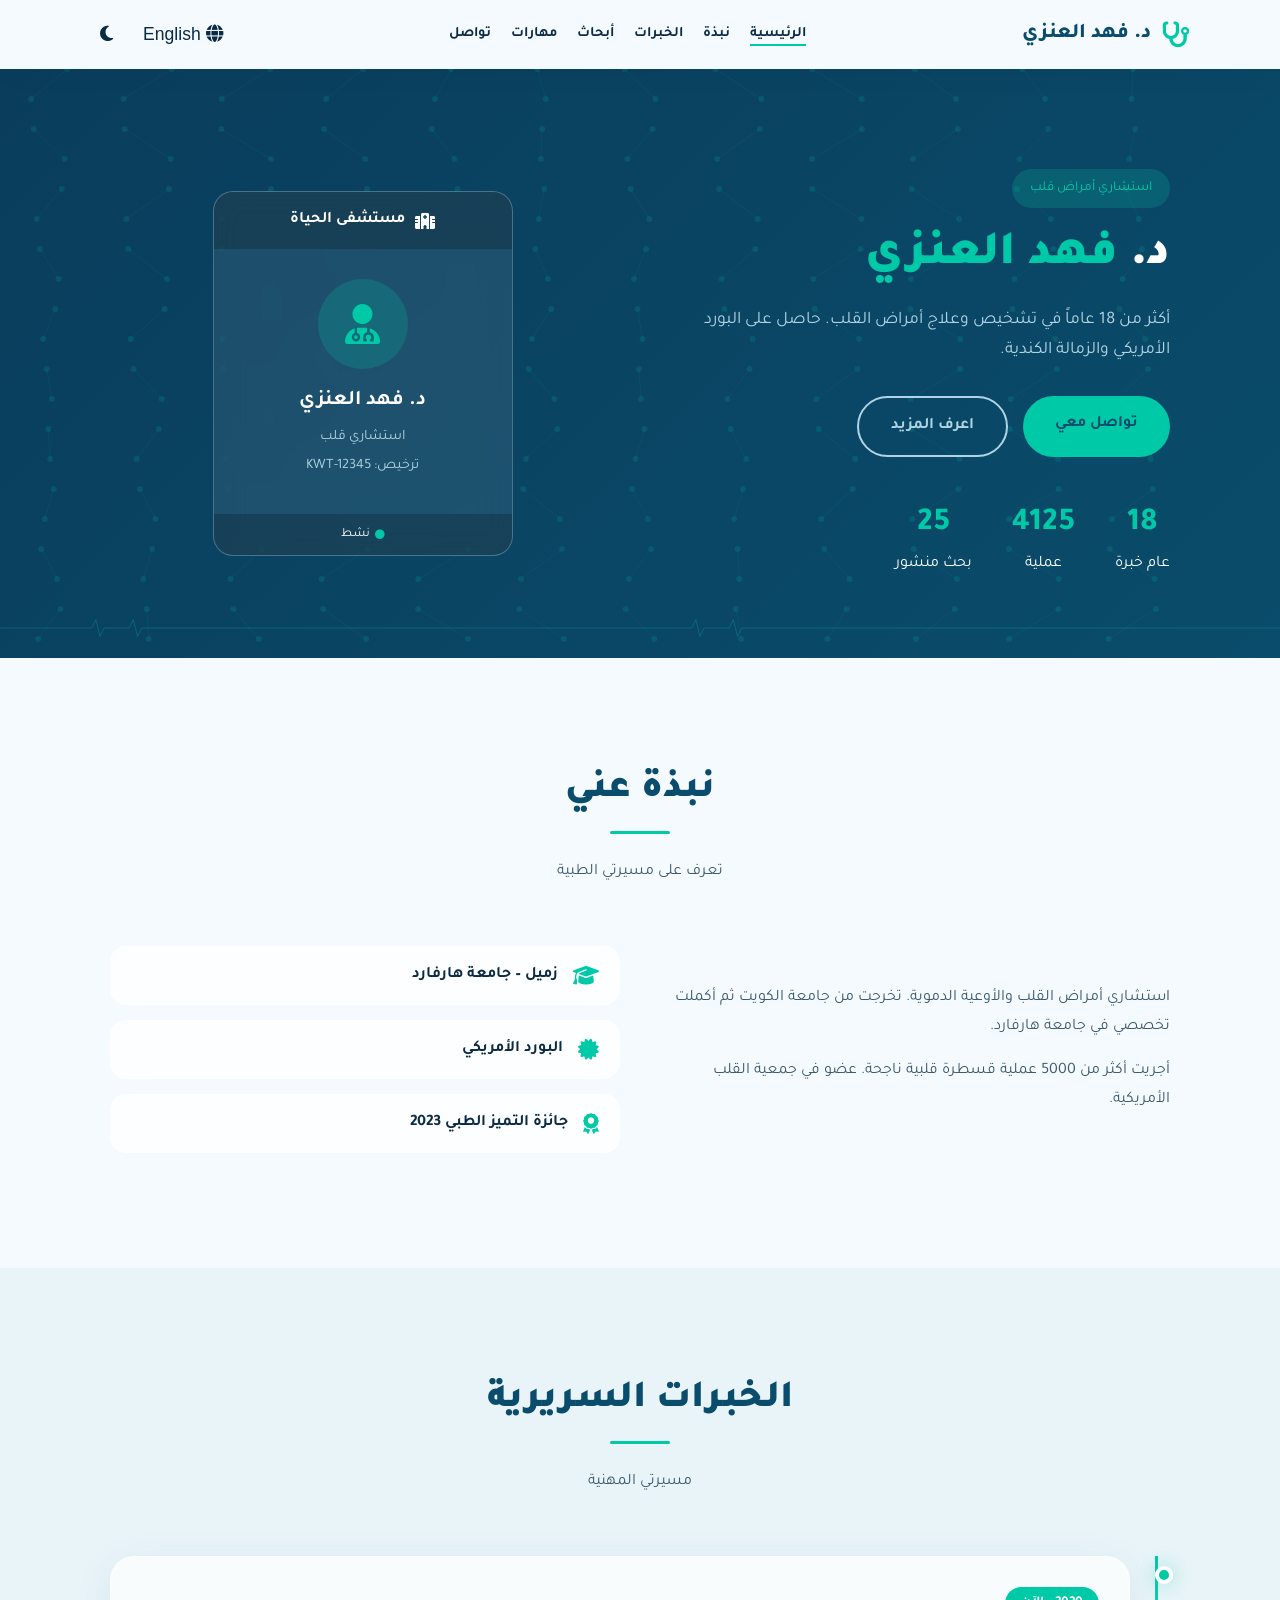
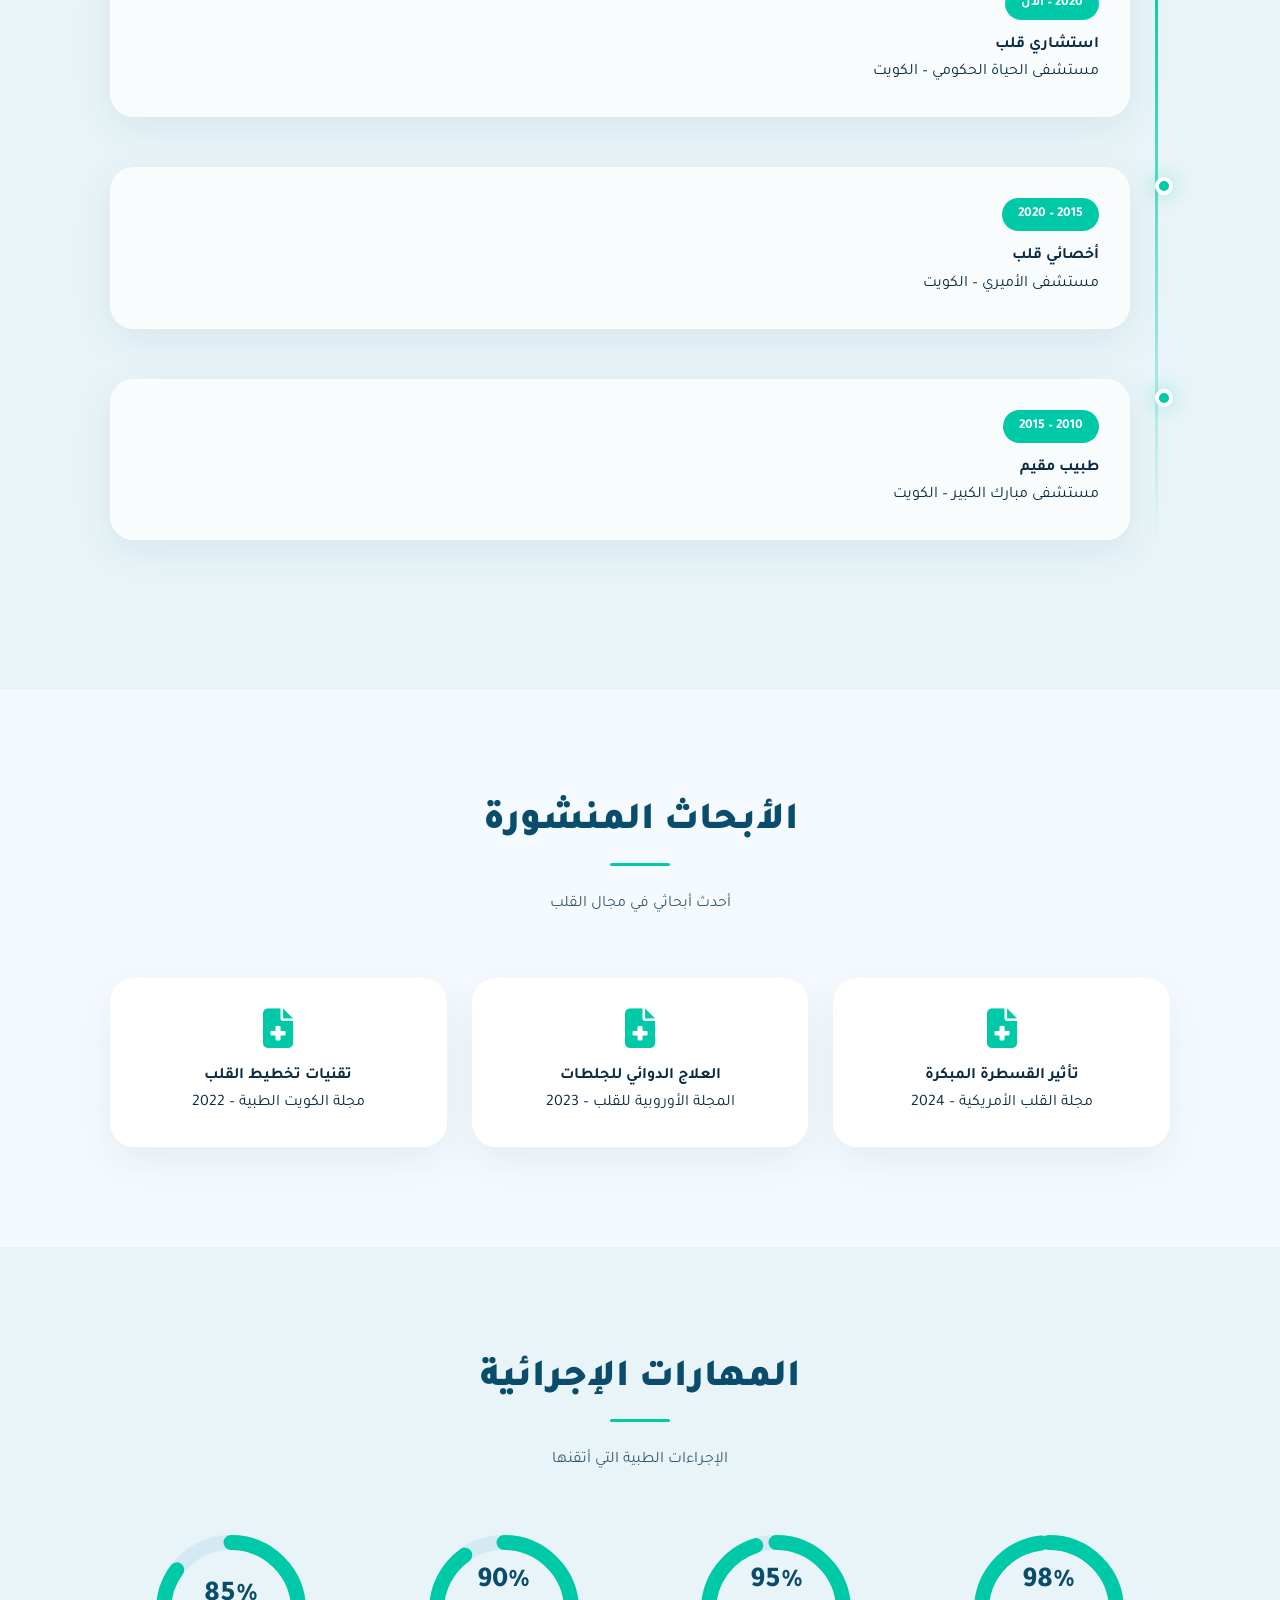
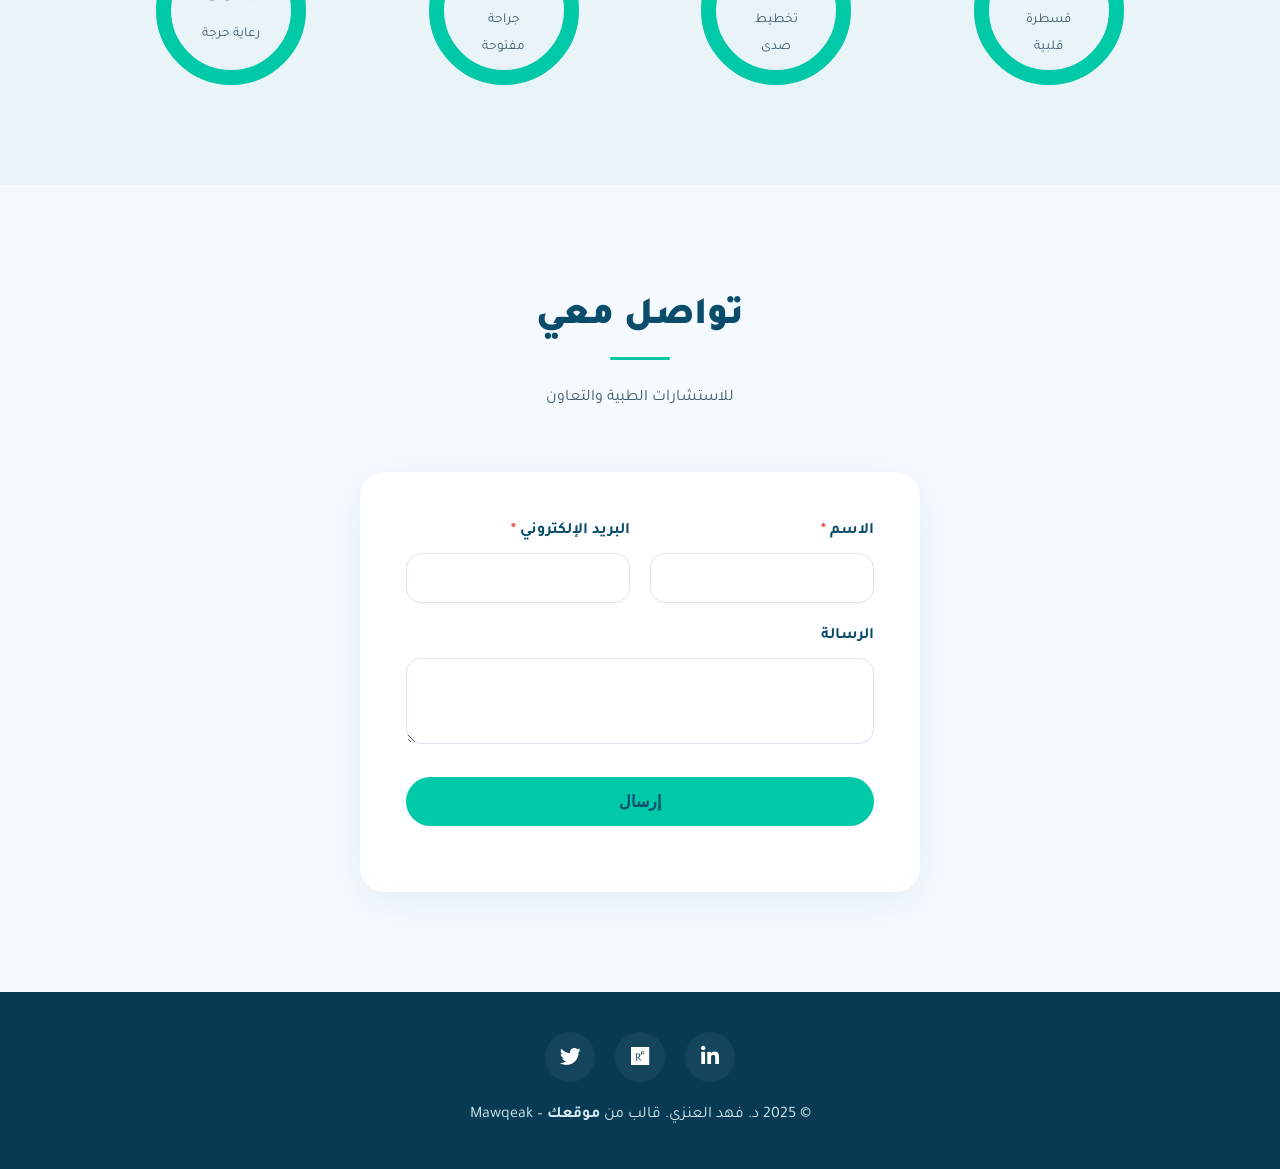
==== index.html @ 5f70ba24 "Add files via upload" ====
<!DOCTYPE html>
<html lang="ar" dir="rtl">
<head>
    <meta charset="UTF-8">
    <meta name="viewport" content="width=device-width, initial-scale=1.0">
    <title data-i18n="page_title">د. فهد العنزي | استشاري قلب</title>
    <link rel="icon" type="image/svg+xml" href="data:image/svg+xml,%3Csvg xmlns='http://www.w3.org/2000/svg' viewBox='0 0 100 100'%3E%3Crect width='100' height='100' rx='20' fill='%230a4c6b'/%3E%3Ctext x='50' y='65' text-anchor='middle' fill='%2300c9a7' font-size='40' font-weight='bold'%3E+%3C/text%3E%3C/svg%3E">
    <link href="https://fonts.googleapis.com/css2?family=Tajawal:wght@300;400;500;700;800;900&family=Poppins:wght@300;400;500;600;700&display=swap" rel="stylesheet">
    <link rel="stylesheet" href="https://cdnjs.cloudflare.com/ajax/libs/font-awesome/6.5.0/css/all.min.css">
    <link href="https://unpkg.com/aos@2.3.1/dist/aos.css" rel="stylesheet">
    <link rel="stylesheet" href="css/style.css">
    <link rel="stylesheet" href="css/dark-mode.css" id="dark-mode-css" disabled>
</head>
<body>
    <!-- HEADER -->
    <header class="header" id="header">
        <div class="container header-container">
            <a href="#home" class="logo">
                <i class="fas fa-stethoscope"></i>
                <span data-i18n="brand_name">د. فهد العنزي</span>
            </a>
            <nav class="nav-menu" id="navMenu">
                <ul class="nav-list">
                    <li><a href="#home" class="active" data-i18n="nav_home">الرئيسية</a></li>
                    <li><a href="#about" data-i18n="nav_about">نبذة</a></li>
                    <li><a href="#experience" data-i18n="nav_exp">الخبرات</a></li>
                    <li><a href="#research" data-i18n="nav_research">أبحاث</a></li>
                    <li><a href="#skills" data-i18n="nav_skills">مهارات</a></li>
                    <li><a href="#contact" data-i18n="nav_contact">تواصل</a></li>
                </ul>
            </nav>
            <div class="header-actions">
                <button id="langToggle" class="icon-btn"><i class="fas fa-globe"></i> <span>English</span></button>
                <button id="darkModeToggle" class="icon-btn"><i class="fas fa-moon"></i></button>
            </div>
        </div>
    </header>

    <!-- HERO -->
    <section class="hero" id="home">
        <canvas id="dnaCanvas"></canvas>
        <div class="hero-ecg"></div>
        <div class="container hero-content">
            <div class="hero-text" data-aos="fade-left">
                <span class="hero-badge" data-i18n="hero_badge">استشاري أمراض قلب</span>
                <h1><span data-i18n="hero_hello">د.</span> <span class="accent" data-i18n="hero_name">فهد العنزي</span></h1>
                <p data-i18n="hero_desc">أكثر من 18 عاماً في تشخيص وعلاج أمراض القلب. حاصل على البورد الأمريكي والزمالة الكندية.</p>
                <div class="hero-btns">
                    <a href="#contact" class="btn btn-primary" data-i18n="hero_btn1">تواصل معي</a>
                    <a href="#about" class="btn btn-outline" data-i18n="hero_btn2">اعرف المزيد</a>
                </div>
                <div class="hero-stats">
                    <div><span class="counter" data-target="18">0</span> <span data-i18n="stat_years">عام خبرة</span></div>
                    <div><span class="counter" data-target="5000">0</span> <span data-i18n="stat_surgeries">عملية</span></div>
                    <div><span class="counter" data-target="25">0</span> <span data-i18n="stat_papers">بحث منشور</span></div>
                </div>
            </div>
            <div class="hero-visual" data-aos="fade-right">
                <div class="id-card">
                    <div class="id-card-header">
                        <i class="fas fa-hospital"></i>
                        <span>مستشفى الحياة</span>
                    </div>
                    <div class="id-card-body">
                        <div class="id-avatar"><i class="fas fa-user-md"></i></div>
                        <h3 data-i18n="brand_name">د. فهد العنزي</h3>
                        <p data-i18n="id_specialty">استشاري قلب</p>
                        <p data-i18n="id_license">ترخيص: KWT-12345</p>
                    </div>
                    <div class="id-card-footer">
                        <i class="fas fa-circle" style="color:#00c9a7;font-size:0.6rem;"></i> <span>نشط</span>
                    </div>
                </div>
            </div>
        </div>
    </section>

    <!-- ABOUT with ID Card Style -->
    <section class="section" id="about">
        <div class="container">
            <div class="section-header" data-aos="fade-up">
                <h2 data-i18n="about_title">نبذة عني</h2>
                <p data-i18n="about_sub">تعرف على مسيرتي الطبية</p>
            </div>
            <div class="about-grid">
                <div class="about-text" data-aos="fade-left">
                    <p data-i18n="about_desc1">استشاري أمراض القلب والأوعية الدموية. تخرجت من جامعة الكويت ثم أكملت تخصصي في جامعة هارفارد. أؤمن بأن كل مريض يستحق رعاية استثنائية.</p>
                    <p data-i18n="about_desc2">أجريت أكثر من 5000 عملية قسطرة قلبية ناجحة. عضو في جمعية القلب الأمريكية والجمعية الأوروبية لأمراض القلب.</p>
                </div>
                <div class="about-cards" data-aos="fade-right">
                    <div class="mini-card"><i class="fas fa-graduation-cap"></i><span data-i18n="edu_harvard">زميل – جامعة هارفارد</span></div>
                    <div class="mini-card"><i class="fas fa-certificate"></i><span data-i18n="cert_board">البورد الأمريكي</span></div>
                    <div class="mini-card"><i class="fas fa-award"></i><span data-i18n="award_excellence">جائزة التميز الطبي 2023</span></div>
                </div>
            </div>
        </div>
    </section>

    <!-- EXPERIENCE Timeline -->
    <section class="section bg-light" id="experience">
        <div class="container">
            <div class="section-header" data-aos="fade-up">
                <h2 data-i18n="exp_title">الخبرات السريرية</h2>
                <p data-i18n="exp_sub">مسيرتي المهنية</p>
            </div>
            <div class="timeline">
                <div class="timeline-item" data-aos="fade-right"><div class="timeline-dot pulse"></div><div class="timeline-content glass-card"><span class="timeline-date">2020 – <span data-i18n="exp_now">الآن</span></span><h4 data-i18n="exp1_title">استشاري قلب</h4><p data-i18n="exp1_place">مستشفى الحياة الحكومي – الكويت</p></div></div>
                <div class="timeline-item" data-aos="fade-left"><div class="timeline-dot pulse"></div><div class="timeline-content glass-card"><span class="timeline-date">2015 – 2020</span><h4 data-i18n="exp2_title">أخصائي قلب</h4><p data-i18n="exp2_place">مستشفى الأميري – الكويت</p></div></div>
                <div class="timeline-item" data-aos="fade-right"><div class="timeline-dot pulse"></div><div class="timeline-content glass-card"><span class="timeline-date">2010 – 2015</span><h4 data-i18n="exp3_title">طبيب مقيم</h4><p data-i18n="exp3_place">مستشفى مبارك الكبير – الكويت</p></div></div>
            </div>
        </div>
    </section>

    <!-- RESEARCH -->
    <section class="section" id="research">
        <div class="container">
            <div class="section-header" data-aos="fade-up">
                <h2 data-i18n="research_title">الأبحاث المنشورة</h2>
                <p data-i18n="research_sub">أحدث أبحاثي في مجال القلب</p>
            </div>
            <div class="research-grid">
                <div class="research-card" data-aos="fade-up"><i class="fas fa-file-medical"></i><h4 data-i18n="paper1_title">تأثير القسطرة المبكرة</h4><p data-i18n="paper1_journal">مجلة القلب الأمريكية – 2024</p></div>
                <div class="research-card" data-aos="fade-up" data-aos-delay="100"><i class="fas fa-file-medical"></i><h4 data-i18n="paper2_title">العلاج الدوائي للجلطات</h4><p data-i18n="paper2_journal">المجلة الأوروبية للقلب – 2023</p></div>
                <div class="research-card" data-aos="fade-up" data-aos-delay="200"><i class="fas fa-file-medical"></i><h4 data-i18n="paper3_title">تقنيات تخطيط القلب</h4><p data-i18n="paper3_journal">مجلة الكويت الطبية – 2022</p></div>
            </div>
        </div>
    </section>

    <!-- SKILLS with Donut Charts -->
    <section class="section bg-light" id="skills">
        <div class="container">
            <div class="section-header" data-aos="fade-up">
                <h2 data-i18n="skills_title">المهارات الإجرائية</h2>
                <p data-i18n="skills_sub">الإجراءات الطبية التي أتقنها</p>
            </div>
            <div class="skills-grid">
                <div class="skill-donut" data-aos="zoom-in"><svg viewBox="0 0 100 100"><circle class="bg-circle" cx="50" cy="50" r="45"/><circle class="fg-circle" cx="50" cy="50" r="45" data-percent="98"/></svg><div class="donut-text"><span class="percent">98%</span><span class="label" data-i18n="skill1">قسطرة قلبية</span></div></div>
                <div class="skill-donut" data-aos="zoom-in" data-aos-delay="100"><svg viewBox="0 0 100 100"><circle class="bg-circle" cx="50" cy="50" r="45"/><circle class="fg-circle" cx="50" cy="50" r="45" data-percent="95"/></svg><div class="donut-text"><span class="percent">95%</span><span class="label" data-i18n="skill2">تخطيط صدى</span></div></div>
                <div class="skill-donut" data-aos="zoom-in" data-aos-delay="200"><svg viewBox="0 0 100 100"><circle class="bg-circle" cx="50" cy="50" r="45"/><circle class="fg-circle" cx="50" cy="50" r="45" data-percent="90"/></svg><div class="donut-text"><span class="percent">90%</span><span class="label" data-i18n="skill3">جراحة مفتوحة</span></div></div>
                <div class="skill-donut" data-aos="zoom-in" data-aos-delay="300"><svg viewBox="0 0 100 100"><circle class="bg-circle" cx="50" cy="50" r="45"/><circle class="fg-circle" cx="50" cy="50" r="45" data-percent="85"/></svg><div class="donut-text"><span class="percent">85%</span><span class="label" data-i18n="skill4">رعاية حرجة</span></div></div>
            </div>
        </div>
    </section>

    <!-- CONTACT -->
    <section class="section booking" id="contact">
        <div class="container booking-container">
            <div class="section-header" data-aos="fade-down">
                <h2 data-i18n="contact_title">تواصل معي</h2>
                <p data-i18n="contact_sub">للاستشارات الطبية والتعاون</p>
            </div>
            <form id="bookingForm" class="booking-form glass-card" data-aos="zoom-in">
                <div class="form-row">
                    <div class="form-group required-field"><label data-i18n="form_name">الاسم</label><input type="text" id="name" required></div>
                    <div class="form-group required-field"><label data-i18n="form_email">البريد الإلكتروني</label><input type="email" id="email" required></div>
                </div>
                <div class="form-group full"><label data-i18n="form_msg">الرسالة</label><textarea id="message" rows="3"></textarea></div>
                <button type="button" class="btn btn-primary btn-block" data-i18n="form_submit" onclick="submitContact()">إرسال</button>
                <div id="formFeedback" class="form-feedback"></div>
            </form>
        </div>
    </section>

    <!-- FOOTER -->
    <footer class="footer">
        <div class="container footer-content">
            <div class="social-links">
                <a href="#"><i class="fab fa-linkedin-in"></i></a>
                <a href="#"><i class="fab fa-researchgate"></i></a>
                <a href="#"><i class="fab fa-twitter"></i></a>
            </div>
            <p data-i18n="copyright">© 2025 د. فهد العنزي. قالب من <strong>موقعك</strong> – Mawqeak</p>
        </div>
    </footer>

    <!-- BOTTOM NAV -->
    <nav class="bottom-nav" id="bottomNav">
        <a href="#home" class="bottom-nav-item active"><i class="fas fa-home"></i><span data-i18n="nav_home">الرئيسية</span></a>
        <a href="#experience" class="bottom-nav-item"><i class="fas fa-briefcase"></i><span data-i18n="nav_exp">خبرات</span></a>
        <a href="#research" class="bottom-nav-item"><i class="fas fa-flask"></i><span data-i18n="nav_research">أبحاث</span></a>
        <a href="#contact" class="bottom-nav-item"><i class="fas fa-envelope"></i><span data-i18n="nav_contact">تواصل</span></a>
    </nav>

    <script src="https://unpkg.com/aos@2.3.1/dist/aos.js"></script>
    <script src="js/lang.js"></script>
    <script src="js/main.js"></script>
</body>
</html>
---- css/style.css ----
:root {
    --primary: #0a4c6b;
    --primary-dark: #083b53;
    --accent: #00c9a7;
    --accent-hover: #00b894;
    --bg: #f5faff;
    --bg-secondary: #e8f4f8;
    --text: #0b2b44;
    --text-light: #3d5a6e;
    --card-bg: #ffffff;
    --glass-bg: rgba(255,255,255,0.7);
    --glass-border: rgba(255,255,255,0.5);
    --glass-shadow: 0 10px 40px rgba(10,76,107,0.08);
    --header-bg: rgba(245,250,255,0.9);
    --radius: 24px;
    --transition: 0.3s ease;
}
html{scroll-behavior: smooth;}
* { margin:0; padding:0; box-sizing:border-box; }
body { font-family: 'Tajawal', sans-serif; background: var(--bg); color: var(--text); line-height:1.7; }
.container { max-width:1100px; margin:0 auto; padding:0 20px; }
a { text-decoration:none; color:inherit; }

/* Header */
.header { background: var(--header-bg); backdrop-filter: blur(20px); box-shadow:0 5px 30px rgba(0,0,0,0.03); position:sticky; top:0; z-index:1000; transition: transform 0.4s ease; }
.header-hidden { transform: translateY(-100%); }
.header-container { display:flex; align-items:center; justify-content:space-between; padding:14px 0; }
.logo { display:flex; align-items:center; gap:10px; font-size:1.3rem; font-weight:800; color:var(--primary); }
.logo i { font-size:1.6rem; color:var(--accent); }
.nav-list { display:flex; gap:20px; list-style:none; }
.nav-list a { font-weight:600; color:var(--text); padding-bottom:5px; position:relative; font-size:0.9rem; }
.nav-list a::after { content:''; position:absolute; bottom:0; left:0; width:0; height:2px; background:var(--accent); transition:width var(--transition); }
.nav-list a:hover::after, .nav-list a.active::after { width:100%; }
.header-actions { display:flex; align-items:center; gap:10px; }
.icon-btn { background:transparent; border:none; font-size:1.1rem; cursor:pointer; color:var(--text); padding:10px; border-radius:50%; transition:all var(--transition); }
.icon-btn:hover { background:rgba(0,201,167,0.1); color:var(--accent); }

/* Hero */
.hero { background: linear-gradient(135deg, #0a3d5c, #0a4c6b); color:#fff; padding:100px 0 80px; position:relative; overflow:hidden; }
#dnaCanvas { position:absolute; top:0; left:0; width:100%; height:100%; z-index:0; }
.hero-ecg { position:absolute; bottom:0; left:0; width:100%; height:60px; z-index:1; background: url("data:image/svg+xml,%3Csvg xmlns='http://www.w3.org/2000/svg' viewBox='0 0 1440 60'%3E%3Cpath d='M0 30 L200 30 L220 30 L230 10 L240 50 L250 30 L260 30 L300 30 L310 30 L320 10 L330 50 L340 30 L350 30 L1440 30' fill='none' stroke='rgba(0,201,167,0.3)' stroke-width='2'/%3E%3C/svg%3E") repeat-x; background-size: 600px 60px; animation: ecgMove 4s linear infinite; }
@keyframes ecgMove { 0% { background-position: 0 0; } 100% { background-position: 600px 0; } }
.hero-content { position:relative; z-index:2; display:flex; align-items:center; gap:50px; }
.hero-text { flex:1; }
.hero-badge { display:inline-block; background:rgba(0,201,167,0.2); color:var(--accent); padding:8px 18px; border-radius:20px; font-size:0.85rem; margin-bottom:20px; }
.hero-text h1 { font-size:3rem; font-weight:900; line-height:1.2; margin-bottom:20px; }
.hero-text .accent { color:var(--accent); }
.hero-text p { font-size:1.1rem; color:#b0d4e3; margin-bottom:30px; }
.hero-btns { display:flex; gap:15px; flex-wrap:wrap; }
.btn { display:inline-block; padding:15px 32px; border-radius:50px; font-weight:700; text-align:center; transition:all 0.3s ease; cursor:pointer; border:none; font-size:1rem; position:relative; overflow:hidden; }
.btn-primary { background:var(--accent); color:#0a4c6b; }
.btn-primary:hover { background:var(--accent-hover); transform:translateY(-3px); box-shadow:0 15px 30px rgba(0,201,167,0.4); }
.btn-outline { border:2px solid #b0d4e3; color:#b0d4e3; background:transparent; }
.btn-outline:hover { background:#fff; color:var(--primary); transform:translateY(-3px); }
.btn-block { width:100%; }
.hero-stats { display:flex; gap:40px; margin-top:40px; }
.hero-stats div { text-align:center; }
.hero-stats span:first-child { display:block; font-size:2rem; font-weight:800; color:var(--accent); }

/* ID Card */
.hero-visual { flex:1; text-align:center; }
.id-card { width:300px; margin:0 auto; background:rgba(255,255,255,0.08); backdrop-filter: blur(15px); border-radius:20px; overflow:hidden; border:1px solid rgba(255,255,255,0.2); transition:0.4s; }
.id-card:hover { transform:translateY(-5px); box-shadow:0 20px 50px rgba(0,0,0,0.3); }
.id-card-header { background:rgba(0,0,0,0.2); padding:15px; display:flex; align-items:center; gap:10px; justify-content:center; font-weight:700; }
.id-card-body { padding:30px 20px; text-align:center; }
.id-avatar { width:90px; height:90px; border-radius:50%; background:rgba(0,201,167,0.2); display:flex; align-items:center; justify-content:center; margin:0 auto 15px; font-size:2.5rem; color:var(--accent); }
.id-card-body h3 { font-size:1.3rem; margin-bottom:5px; }
.id-card-body p { color:#b0d4e3; font-size:0.9rem; margin-bottom:5px; }
.id-card-footer { background:rgba(0,0,0,0.2); padding:10px; text-align:center; font-size:0.8rem; display:flex; align-items:center; justify-content:center; gap:5px; }

/* Sections */
.section { padding:100px 0; }
.bg-light { background:var(--bg-secondary); }
.section-header { text-align:center; margin-bottom:60px; }
.section-header h2 { font-size:2.4rem; font-weight:900; color:var(--primary); margin-bottom:15px; position:relative; display:inline-block; }
.section-header h2::after { content:''; position:absolute; bottom:-10px; left:50%; transform:translateX(-50%); width:60px; height:3px; background:var(--accent); border-radius:10px; }
.section-header p { color:var(--text-light); margin-top:20px; }

/* About */
.about-grid { display:grid; grid-template-columns:1fr 1fr; gap:40px; align-items:center; }
.about-text p { color:var(--text-light); margin-bottom:15px; line-height:1.8; }
.mini-card { background:var(--glass-bg); backdrop-filter: blur(15px); border:1px solid var(--glass-border); border-radius:16px; padding:15px 20px; margin-bottom:15px; display:flex; align-items:center; gap:15px; font-weight:600; transition:0.3s; }
.mini-card:hover { transform:translateX(-5px); background:var(--accent); color:#fff; }
.mini-card i { color:var(--accent); font-size:1.3rem; }
.mini-card:hover i { color:#fff; }

/* Timeline */
.timeline { position:relative; }
[dir="rtl"] .timeline { padding-right:40px; }
[dir="rtl"] .timeline::before { right:12px; }
[dir="rtl"] .timeline-dot { right:-43px; }
[dir="ltr"] .timeline { padding-left:40px; }
[dir="ltr"] .timeline::before { left:12px; }
[dir="ltr"] .timeline-dot { left:-43px; }
.timeline::before { content:''; position:absolute; top:0; bottom:0; width:3px; background:linear-gradient(180deg, var(--accent), transparent); }
.timeline-item { position:relative; margin-bottom:50px; }
.timeline-dot { position:absolute; top:10px; width:18px; height:18px; border-radius:50%; background:var(--accent); border:4px solid #fff; box-shadow:0 0 20px rgba(0,201,167,0.4); }
.timeline-dot.pulse { animation:pulse 2s infinite; }
@keyframes pulse { 0%{box-shadow:0 0 0 0 rgba(0,201,167,0.4);} 70%{box-shadow:0 0 0 20px rgba(0,201,167,0);} 100%{box-shadow:0 0 0 0 rgba(0,201,167,0);} }
.glass-card { background:var(--glass-bg); backdrop-filter: blur(15px); border:1px solid var(--glass-border); border-radius:var(--radius); padding:30px; box-shadow:var(--glass-shadow); transition:0.3s; }
.glass-card:hover { transform:translateY(-5px); box-shadow:0 20px 50px rgba(10,76,107,0.15); }
.timeline-date { display:inline-block; padding:5px 16px; background:var(--accent); color:#fff; border-radius:20px; font-size:0.85rem; font-weight:700; margin-bottom:12px; }

/* Research */
.research-grid { display:grid; grid-template-columns:repeat(auto-fit, minmax(280px,1fr)); gap:25px; }
.research-card { background:var(--card-bg); border-radius:var(--radius); padding:30px; text-align:center; box-shadow:0 15px 40px rgba(10,76,107,0.08); transition:0.3s; }
.research-card:hover { transform:translateY(-8px); box-shadow:0 25px 50px rgba(10,76,107,0.15); }
.research-card i { font-size:2.5rem; color:var(--accent); margin-bottom:15px; }

/* Skills Donut */
.skills-grid { display:grid; grid-template-columns:repeat(auto-fit, minmax(180px,1fr)); gap:30px; justify-items:center; }
.skill-donut { position:relative; width:150px; height:150px; transition:0.3s; }
.skill-donut:hover { transform:scale(1.1); }
.skill-donut svg { width:100%; height:100%; transform:rotate(-90deg); }
.bg-circle { fill:none; stroke:#d4eaf3; stroke-width:10; }
.fg-circle { fill:none; stroke:var(--accent); stroke-width:10; stroke-linecap:round; stroke-dasharray:283; stroke-dashoffset:283; transition:stroke-dashoffset 1.5s ease; }
.donut-text { position:absolute; top:50%; left:50%; transform:translate(-50%,-50%); text-align:center; }
.donut-text .percent { font-size:1.8rem; font-weight:800; color:var(--primary); display:block; }
.donut-text .label { font-size:0.85rem; color:var(--text-light); }

/* Contact */
.booking-container { max-width:600px; margin:0 auto; }
.booking-form { border-radius:var(--radius); padding:45px; }
.form-row { display:grid; grid-template-columns:1fr 1fr; gap:20px; }
.form-group { margin-bottom:20px; }
.form-group.full { grid-column:span 2; }
.form-group label { font-weight:600; display:block; margin-bottom:8px; color:var(--primary); }
.form-group input, .form-group textarea { width:100%; padding:15px; border:1px solid #dde4ec; border-radius:15px; font-family:inherit; font-size:0.95rem; transition:0.3s; }
.form-group input:focus, .form-group textarea:focus { border-color:var(--accent); outline:none; box-shadow:0 0 0 4px rgba(0,201,167,0.1); }
.required-field label::after { content:" *"; color:#ef4444; }
.form-feedback { text-align:center; margin-top:20px; font-weight:600; }

/* Footer */
.footer { background:var(--primary-dark); color:#d4eaf3; padding:40px 0; text-align:center; }
.footer .social-links { display:flex; justify-content:center; gap:20px; margin-bottom:20px; }
.footer .social-links a { width:50px; height:50px; border-radius:50%; background:rgba(255,255,255,0.05); display:flex; align-items:center; justify-content:center; color:#fff; font-size:1.3rem; transition:0.3s; }
.footer .social-links a:hover { background:var(--accent); color:var(--primary); }

/* Bottom Nav */
.bottom-nav { display:none; position:fixed; bottom:0; left:0; width:100%; background:var(--card-bg); backdrop-filter: blur(20px); box-shadow:0 -5px 30px rgba(0,0,0,0.05); z-index:999; justify-content:space-around; padding:12px 0; transition:transform 0.4s ease; }
.bottom-nav-hidden { transform:translateY(100%); }
.bottom-nav-item { display:flex; flex-direction:column; align-items:center; gap:5px; color:var(--text-light); font-size:0.75rem; }
.bottom-nav-item i { font-size:1.3rem; }
.bottom-nav-item.active { color:var(--accent); font-weight:700; }

/* Responsive */
@media (max-width:992px) { .hero-content { flex-direction:column-reverse; text-align:center; } .hero-text h1 { font-size:2.2rem; } .hero-stats { justify-content:center; } .about-grid { grid-template-columns:1fr; } }
@media (max-width:768px) {
    .nav-list { display:none !important; }
    .hero-avatar { width:200px; height:200px; font-size:5rem; }
    .form-row { grid-template-columns:1fr; }
    .form-group.full { grid-column:span 1; }
    .bottom-nav { display:flex; }
    body { padding-bottom:75px; }
}
---- css/dark-mode.css ----
/* ========== Dark Mode - All White Text ========== */
body.dark {
    --bg: #0a1622;
    --bg-secondary: #112233;
    --text: #ffffff;
    --text-light: #e0e8f0;
    --card-bg: #112233;
    --glass-bg: rgba(17,34,51,0.7);
    --glass-border: rgba(255,255,255,0.08);
    --glass-shadow: 0 10px 40px rgba(0,0,0,0.4);
    --header-bg: rgba(10,22,34,0.95);
}

/* جميع النصوص الأساسية */
body.dark,
body.dark h1, body.dark h2, body.dark h3, body.dark h4, body.dark h5, body.dark h6,
body.dark p, body.dark span, body.dark a, body.dark li, body.dark label,
body.dark .nav-list a, body.dark .logo, body.dark .icon-btn,
body.dark .section-header h2, body.dark .section-header p,
body.dark .about-text p, body.dark .mini-card, body.dark .mini-card span,
body.dark .timeline-content h4, body.dark .timeline-content p,
body.dark .research-card h4, body.dark .research-card p,
body.dark .id-card-body h3, body.dark .id-card-body p,
body.dark .id-card-footer span,
body.dark .glass-card h4, body.dark .glass-card p,
body.dark .donut-text .percent, body.dark .donut-text .label,
body.dark .form-group label,
body.dark .bottom-nav-item,
body.dark .footer p,
body.dark .booking-form input,
body.dark .booking-form textarea {
    color: #ffffff !important;
}

/* استثناءات للتمييز */
body.dark .accent,
body.dark .hero-text .accent { color: #00c9a7 !important; }
body.dark .hero-badge { color: #00c9a7 !important; }
body.dark .hero-text p { color: #b0d4e3 !important; }
body.dark .hero-stats span:first-child { color: #00c9a7 !important; }
body.dark .hero-stats span:last-child { color: #b0d4e3 !important; }
body.dark .timeline-date { background: #00c9a7; color: #0a1622 !important; }
body.dark .id-card-header { background: rgba(0,0,0,0.3); }
body.dark .id-card-footer { background: rgba(0,0,0,0.3); }

/* أزرار */
body.dark .btn-outline { border-color: #00c9a7; color: #00c9a7 !important; }
body.dark .btn-outline:hover { background: #00c9a7; color: #0a1622 !important; }
body.dark .btn-primary { background: #00c9a7; color: #0a1622 !important; }
body.dark .btn-primary:hover { background: #00b894; }

/* أيقونات */
body.dark .mini-card i { color: #00c9a7 !important; }
body.dark .mini-card:hover i { color: #0a1622 !important; }
body.dark .mini-card:hover { background: #00c9a7; color: #0a1622 !important; }
body.dark .mini-card:hover span { color: #0a1622 !important; }
body.dark .research-card i { color: #00c9a7 !important; }

/* المخططات الدائرية */
body.dark .bg-circle { stroke: #1a3344; }
body.dark .fg-circle { stroke: #00c9a7; }

/* الفوتر */
body.dark .footer { background: #060e18; }
body.dark .footer .social-links a { background: rgba(255,255,255,0.05); color: #fff; }
body.dark .footer .social-links a:hover { background: #00c9a7; color: #0a1622 !important; }

/* النموذج */
body.dark .booking-form input,
body.dark .booking-form textarea {
    background: rgba(255,255,255,0.03);
    border-color: rgba(255,255,255,0.1);
}
body.dark .booking-form input::placeholder,
body.dark .booking-form textarea::placeholder { color: #6b8a9e; }

/* الشريط السفلي */
body.dark .bottom-nav { background: #0e1e2e; border-top: 1px solid rgba(255,255,255,0.05); }
body.dark .bottom-nav-item.active { color: #00c9a7 !important; }

/* البطاقة الزجاجية */
body.dark .glass-card { background: rgba(17,34,51,0.8); border-color: rgba(255,255,255,0.08); }
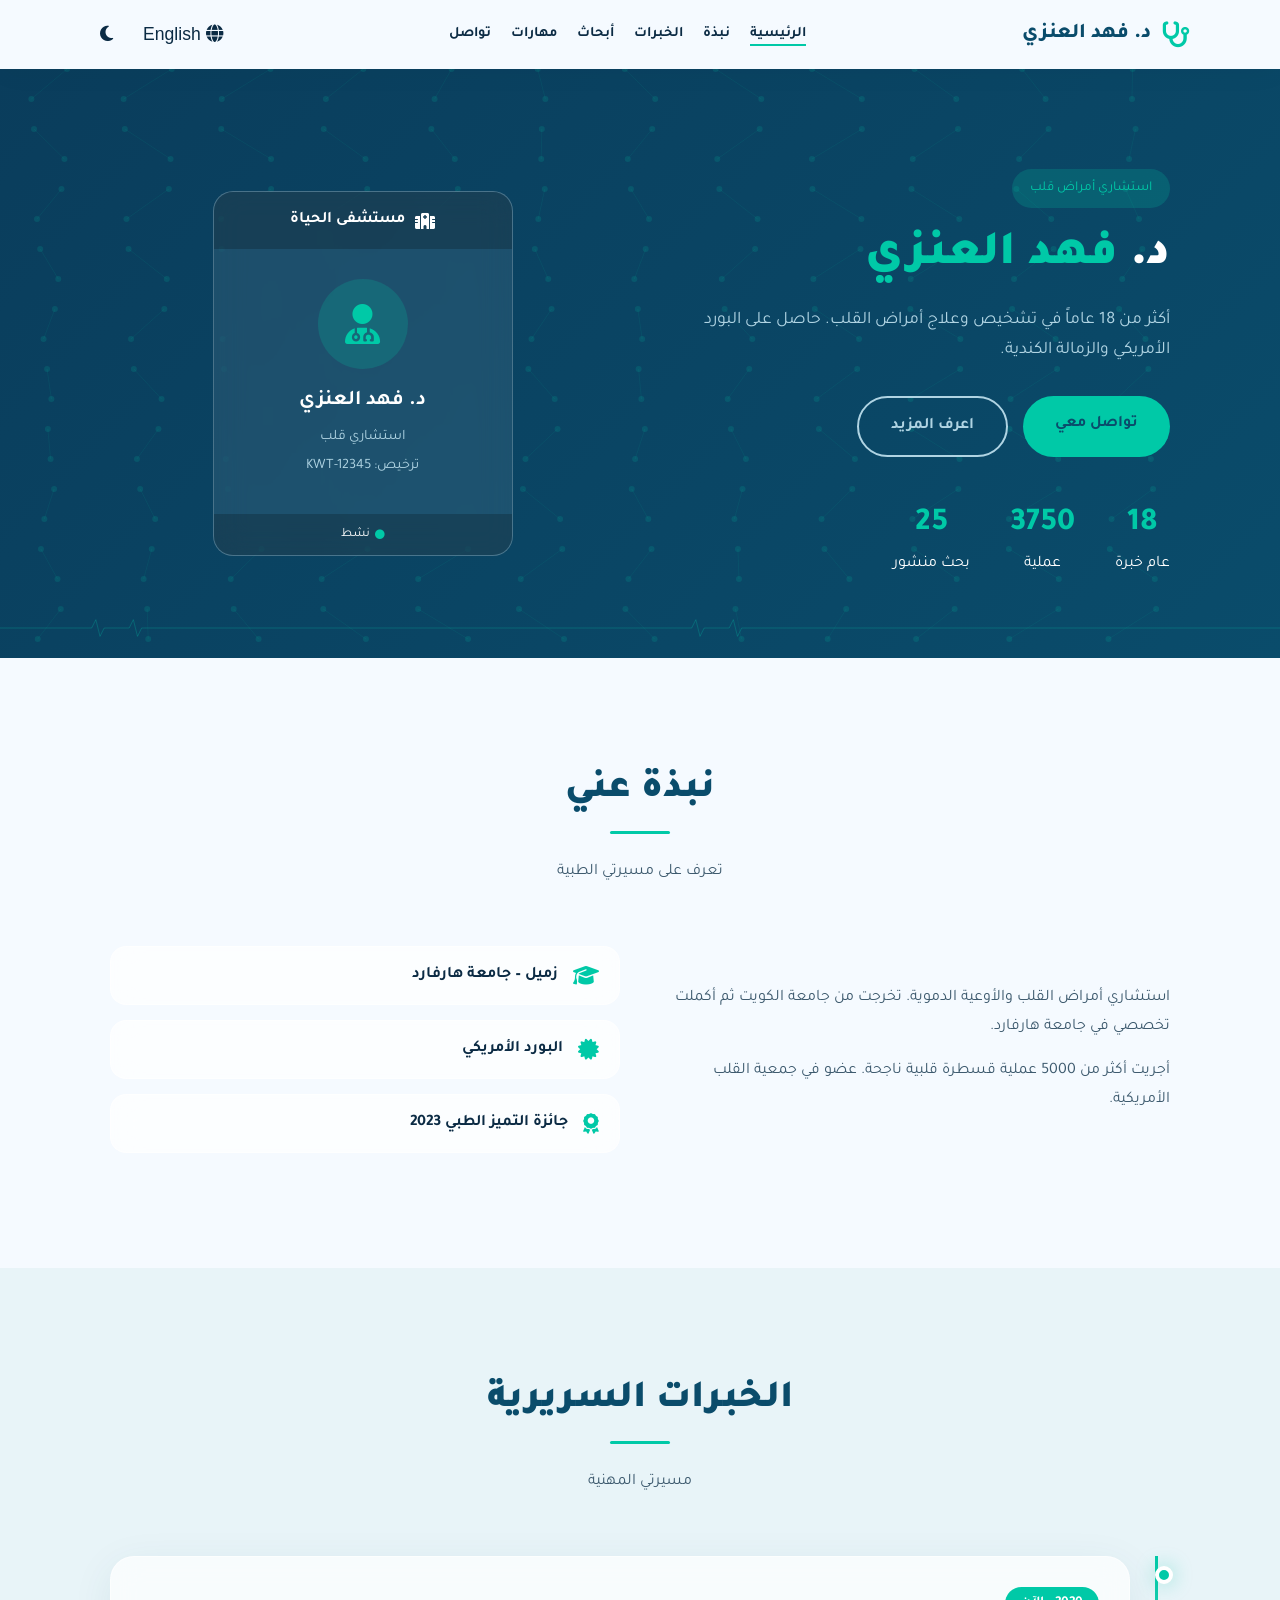
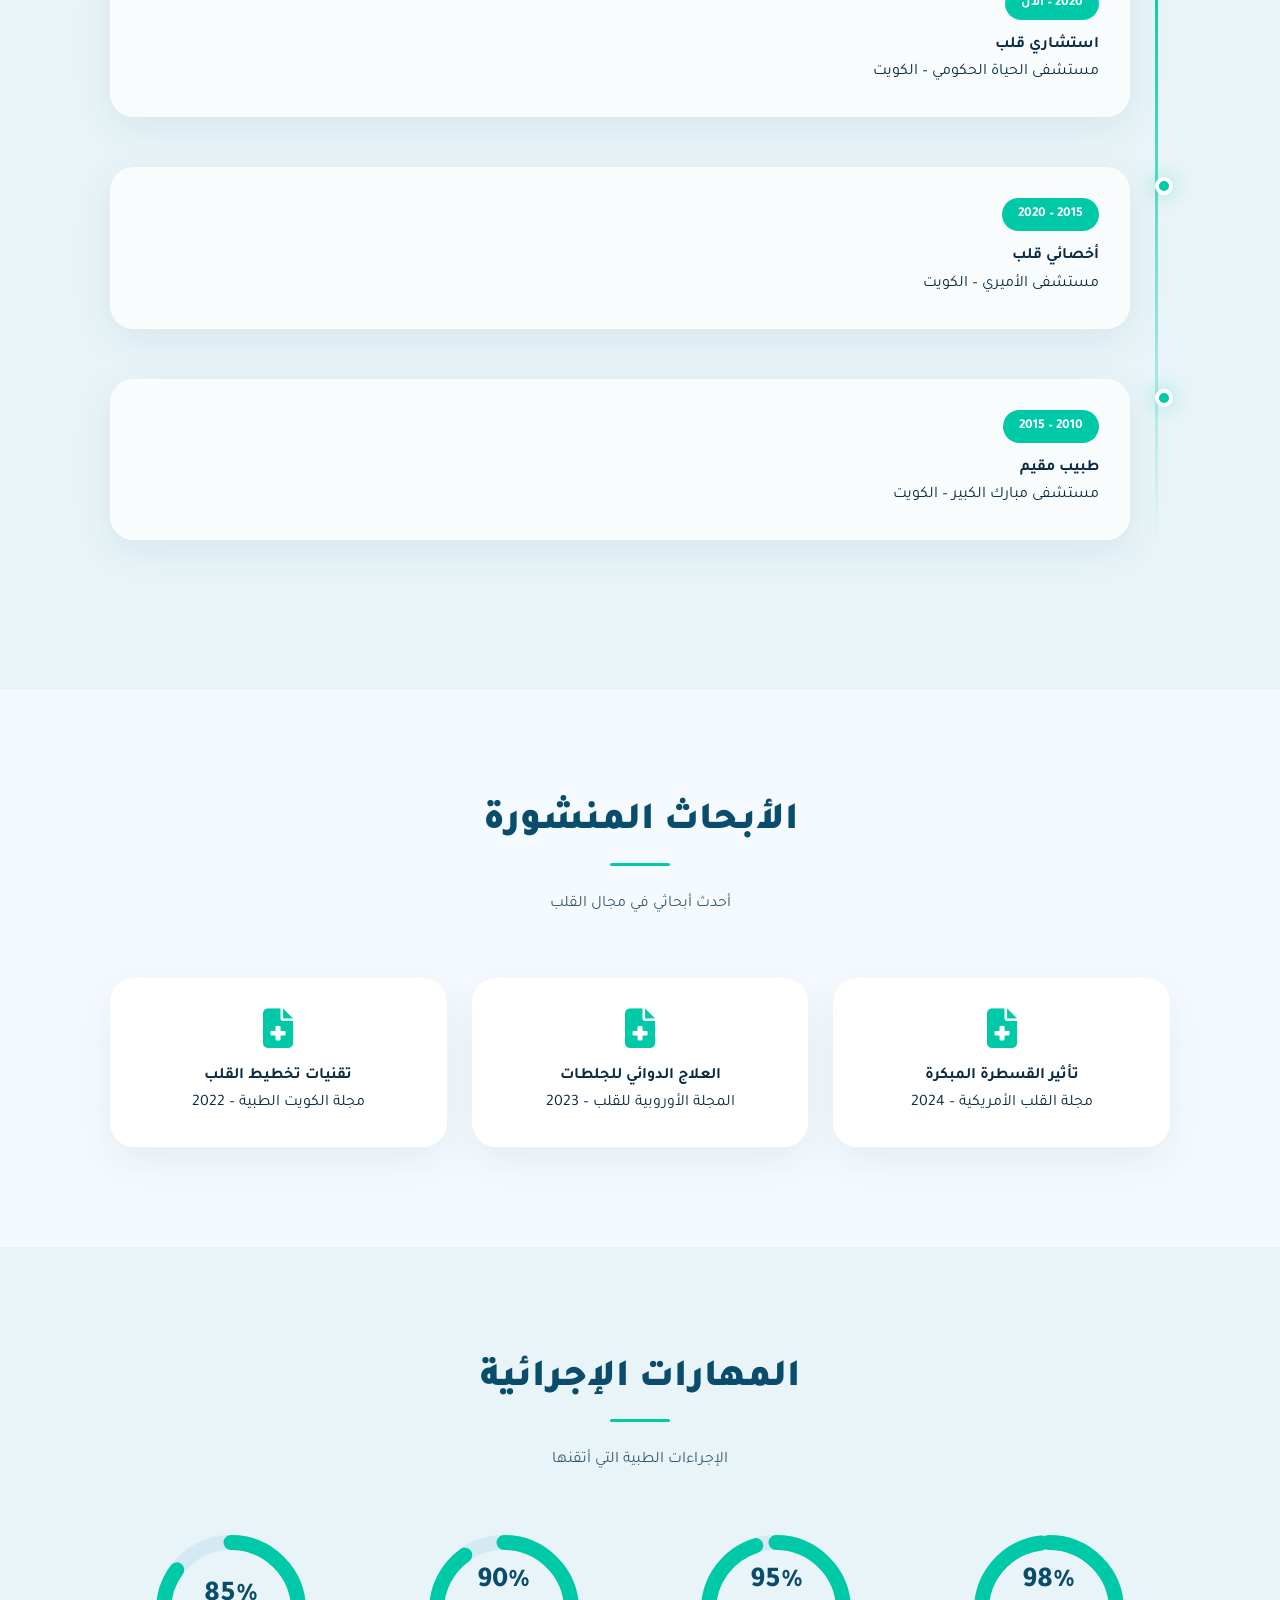
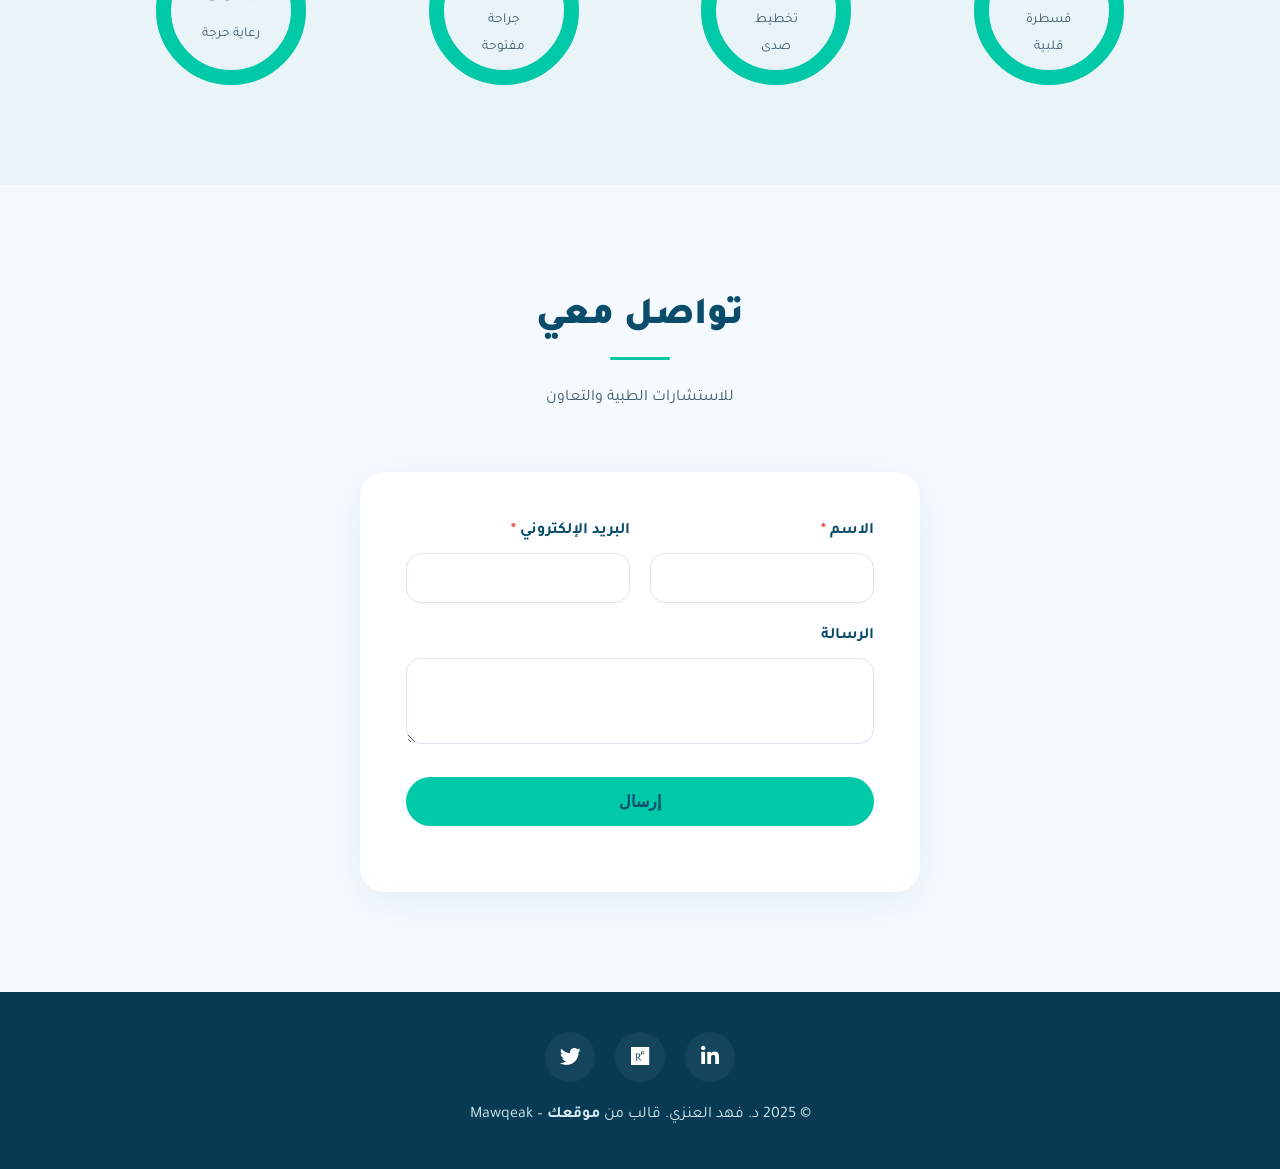
==== commit ce2f018e: "Update index.html" ====
--- a/index.html
+++ b/index.html
@@ -169,7 +169,7 @@
                 <a href="#"><i class="fab fa-researchgate"></i></a>
                 <a href="#"><i class="fab fa-twitter"></i></a>
             </div>
-            <p data-i18n="copyright">© 2025 د. فهد العنزي. قالب من <strong>موقعك</strong> – Mawqeak</p>
+            <p data-i18n="copyright">© 2026 د. فهد العنزي. قالب من <strong>موقعك</strong> – Mawqeak</p>
         </div>
     </footer>
 
@@ -185,4 +185,4 @@
     <script src="js/lang.js"></script>
     <script src="js/main.js"></script>
 </body>
-</html>+</html>
